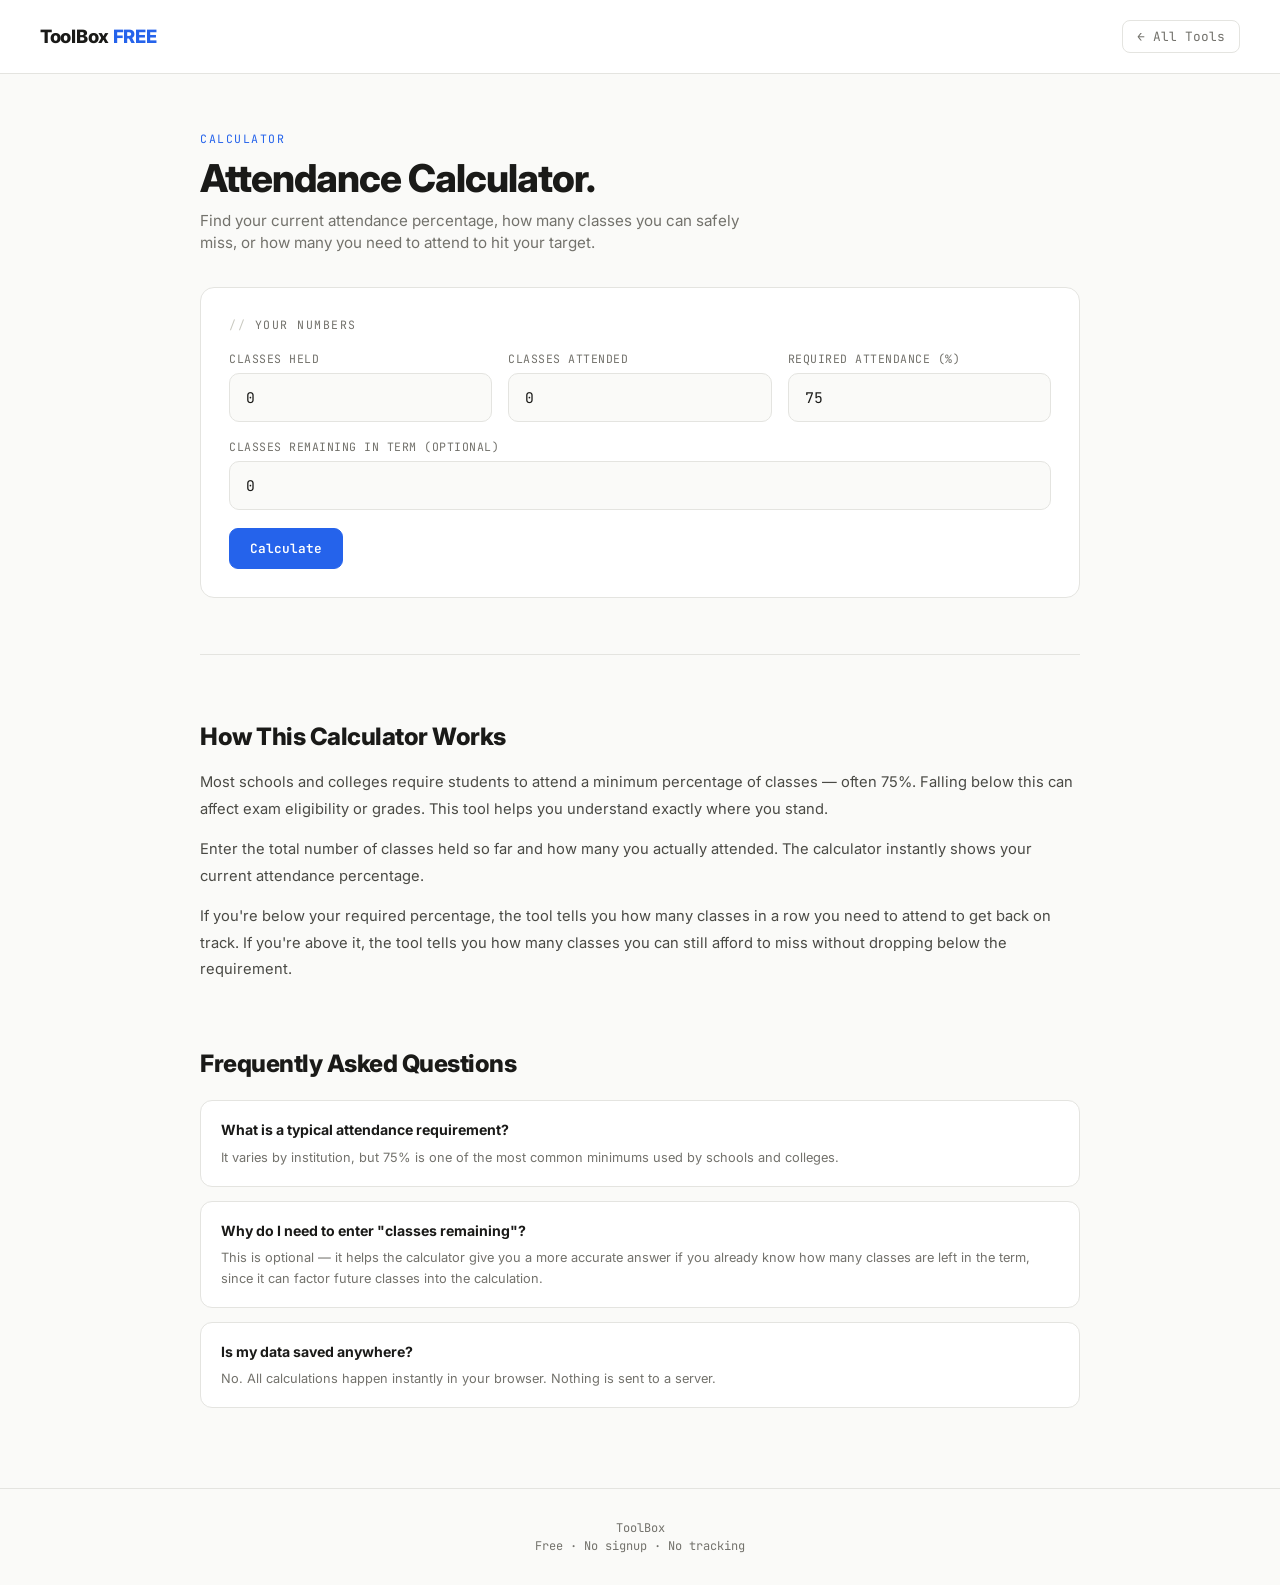
==== attendance-calculator.html @ 86b7eaa0 "Add files via upload" ====
<!DOCTYPE html>
<html lang="en">
<head>
<meta charset="UTF-8">
<meta name="viewport" content="width=device-width, initial-scale=1.0">
<title>Attendance Calculator – ToolBox</title>
<link rel="stylesheet" href="style.css">
<link rel="preconnect" href="https://fonts.googleapis.com">
<link href="https://fonts.googleapis.com/css2?family=Inter:wght@400;600;700;800&family=JetBrains+Mono:wght@400;500;700&display=swap" rel="stylesheet">
</head>
<body>

<header>
  <a class="brand" href="index.html">ToolBox <span style="color:var(--accent)">FREE</span></a>
  <a class="back-link" href="index.html">← All Tools</a>
</header>

<div class="hero">
  <span class="tag-label">Calculator</span>
  <h1>Attendance Calculator.</h1>
  <p>Find your current attendance percentage, how many classes you can safely miss, or how many you need to attend to hit your target.</p>
</div>

<div class="container">
  <div class="card">
    <div class="section-comment">your numbers</div>
    <div class="field-row">
      <div class="field">
        <label>Classes Held</label>
        <input type="number" id="held" min="0" value="0">
      </div>
      <div class="field">
        <label>Classes Attended</label>
        <input type="number" id="attended" min="0" value="0">
      </div>
      <div class="field">
        <label>Required Attendance (%)</label>
        <input type="number" id="required" min="0" max="100" value="75">
      </div>
    </div>
    <div class="field-row">
      <div class="field">
        <label>Classes Remaining in Term (optional)</label>
        <input type="number" id="remaining" min="0" value="0">
      </div>
    </div>
    <div class="btn-row">
      <button class="btn primary" onclick="calculate()">Calculate</button>
    </div>

    <div id="resultArea"></div>
  </div>

  <!-- ===== INFORMATIONAL CONTENT ===== -->
  <hr class="divider">

  <div class="content-block">
    <h2>How This Calculator Works</h2>
    <p>Most schools and colleges require students to attend a minimum percentage of classes — often 75%. Falling below this can affect exam eligibility or grades. This tool helps you understand exactly where you stand.</p>
    <p>Enter the total number of classes held so far and how many you actually attended. The calculator instantly shows your current attendance percentage.</p>
    <p>If you're below your required percentage, the tool tells you how many classes in a row you need to attend to get back on track. If you're above it, the tool tells you how many classes you can still afford to miss without dropping below the requirement.</p>
  </div>

  <div class="content-block">
    <h2>Frequently Asked Questions</h2>
    <div class="faq-list">
      <div class="faq-item">
        <h3>What is a typical attendance requirement?</h3>
        <p>It varies by institution, but 75% is one of the most common minimums used by schools and colleges.</p>
      </div>
      <div class="faq-item">
        <h3>Why do I need to enter "classes remaining"?</h3>
        <p>This is optional — it helps the calculator give you a more accurate answer if you already know how many classes are left in the term, since it can factor future classes into the calculation.</p>
      </div>
      <div class="faq-item">
        <h3>Is my data saved anywhere?</h3>
        <p>No. All calculations happen instantly in your browser. Nothing is sent to a server.</p>
      </div>
    </div>
  </div>

</div>

<footer>ToolBox<br>Free · No signup · No tracking</footer>

<script>
function calculate(){
  const held = parseInt(document.getElementById('held').value) || 0;
  const attended = parseInt(document.getElementById('attended').value) || 0;
  const required = parseFloat(document.getElementById('required').value) || 75;
  const remaining = parseInt(document.getElementById('remaining').value) || 0;

  const area = document.getElementById('resultArea');

  if (held <= 0) {
    area.innerHTML = `<div class="result-box"><div class="label">Notice</div><div style="font-family:var(--mono);font-size:0.85rem;">Please enter the number of classes held.</div></div>`;
    return;
  }
  if (attended > held) {
    area.innerHTML = `<div class="result-box"><div class="label">Notice</div><div style="font-family:var(--mono);font-size:0.85rem;">Classes attended can't be more than classes held.</div></div>`;
    return;
  }

  const currentPct = (attended / held) * 100;
  let html = `<div class="result-box">
    <div class="label">Current Attendance</div>
    <div class="big">${currentPct.toFixed(2)}%</div>
  </div>`;

  if (currentPct >= required) {
    // how many can be missed and still stay at/above required
    // (attended) / (held + x) >= required/100  => x <= attended*100/required - held
    const maxMissable = Math.floor((attended * 100 / required) - held);
    html += `<div class="result-box" style="margin-top:14px;">
      <div class="label">You're Above the ${required}% Requirement</div>
      <div style="font-family:var(--mono);font-size:0.95rem;margin-top:6px;">
        You can miss up to <b style="color:var(--accent);font-size:1.2rem;">${maxMissable > 0 ? maxMissable : 0}</b> more class${maxMissable===1?'':'es'} in a row and still stay at or above ${required}%.
      </div>
    </div>`;
  } else {
    // how many consecutive classes needed to reach required
    // (attended + x) / (held + x) >= required/100
    // attended + x >= required/100 * (held + x)
    // x*(1 - required/100) >= required/100*held - attended
    const r = required / 100;
    let needed = 0;
    if (r < 1) {
      needed = Math.ceil((r * held - attended) / (1 - r));
      if (needed < 0) needed = 0;
    }
    html += `<div class="result-box" style="margin-top:14px;">
      <div class="label">You're Below the ${required}% Requirement</div>
      <div style="font-family:var(--mono);font-size:0.95rem;margin-top:6px;">
        You need to attend the next <b style="color:var(--accent);font-size:1.2rem;">${needed}</b> class${needed===1?'':'es'} in a row to reach ${required}%.
      </div>
    </div>`;
  }

  if (remaining > 0) {
    const futureHeld = held + remaining;
    const maxPossiblePct = ((attended + remaining) / futureHeld) * 100;
    html += `<div class="result-box" style="margin-top:14px; background:#fff; border-color:var(--border);">
      <div class="label">If You Attend All ${remaining} Remaining Classes</div>
      <div style="font-family:var(--mono);font-size:0.95rem;margin-top:6px;">
        Your best possible final attendance would be <b style="color:var(--accent);">${maxPossiblePct.toFixed(2)}%</b>.
      </div>
    </div>`;
  }

  area.innerHTML = html;
}
</script>
</body>
</html>
---- style.css ----
:root{
  --bg:#fafaf8;
  --surface:#ffffff;
  --border:#e4e4e0;
  --text:#1a1a18;
  --muted:#73726c;
  --accent:#2563eb;
  --accent-soft:#eaf0fe;
  --mono:'JetBrains Mono','SFMono-Regular',Consolas,monospace;
  --sans:'Inter',system-ui,-apple-system,sans-serif;
}
*{box-sizing:border-box;margin:0;padding:0;}
body{
  background:var(--bg);
  color:var(--text);
  font-family:var(--sans);
  line-height:1.5;
}
a{text-decoration:none;color:inherit;}

header{
  display:flex;align-items:center;justify-content:space-between;
  padding:20px 40px;border-bottom:1px solid var(--border);
  background:var(--surface);position:sticky;top:0;z-index:50;
}
.brand{font-weight:800;font-size:1.15rem;letter-spacing:-0.3px;}
.back-link{
  font-family:var(--mono);font-size:0.8rem;color:var(--muted);
  border:1px solid var(--border);padding:6px 14px;border-radius:8px;
  transition:all .15s;
}
.back-link:hover{border-color:var(--accent);color:var(--accent);}

.tag-label{
  font-family:var(--mono);font-size:0.72rem;color:var(--accent);
  text-transform:uppercase;letter-spacing:1.5px;margin-bottom:10px;
  display:block;
}
.section-comment{
  font-family:var(--mono);font-size:0.72rem;color:var(--muted);
  text-transform:uppercase;letter-spacing:1.5px;margin-bottom:16px;
}
.section-comment::before{content:'// ';color:#c9c9c0;}

.hero{padding:56px 40px 32px;max-width:960px;margin:0 auto;text-align:left;}
.hero h1{font-size:2.4rem;font-weight:800;letter-spacing:-1px;margin-bottom:10px;line-height:1.1;}
.hero p{color:var(--muted);font-size:0.95rem;max-width:560px;}

.container{max-width:960px;margin:0 auto;padding:0 40px 80px;}

.card{
  background:var(--surface);border:1px solid var(--border);
  border-radius:14px;padding:28px;
}
.card + .card{margin-top:20px;}

textarea, input[type=text], input[type=number], input[type=file], select{
  width:100%;background:var(--bg);border:1px solid var(--border);
  border-radius:10px;color:var(--text);font-family:var(--mono);
  font-size:0.92rem;padding:14px 16px;outline:none;transition:border-color .15s;
}
textarea{min-height:180px;line-height:1.6;resize:vertical;}
textarea:focus, input:focus, select:focus{border-color:var(--accent);}

.stats-row{
  display:flex;gap:24px;flex-wrap:wrap;margin-top:14px;
  font-family:var(--mono);font-size:0.78rem;color:var(--muted);
}
.stats-row b{color:var(--accent);font-weight:700;}

.btn{
  font-family:var(--mono);font-size:0.8rem;font-weight:600;
  padding:11px 20px;border-radius:9px;border:1px solid var(--border);
  background:var(--surface);color:var(--text);cursor:pointer;
  transition:all .15s;display:inline-flex;align-items:center;gap:8px;
}
.btn:hover{border-color:var(--accent);color:var(--accent);}
.btn.primary{background:var(--accent);color:#fff;border-color:var(--accent);}
.btn.primary:hover{background:#1d4ed8;}
.btn-row{display:flex;gap:10px;flex-wrap:wrap;margin-top:18px;}

.cases-grid{
  display:grid;grid-template-columns:repeat(auto-fill,minmax(170px,1fr));
  gap:10px;margin-top:18px;
}
.case-btn{
  background:var(--surface);border:1px solid var(--border);border-radius:10px;
  padding:13px 15px;cursor:pointer;text-align:left;transition:all .15s;
}
.case-btn:hover{border-color:var(--accent);background:var(--accent-soft);}
.case-btn.active{border-color:var(--accent);background:var(--accent-soft);}
.case-btn .cb-label{font-family:var(--mono);font-weight:700;color:var(--accent);font-size:0.78rem;display:block;margin-bottom:3px;}
.case-btn .cb-example{font-family:var(--mono);font-size:0.72rem;color:var(--muted);}

.tools-grid{display:grid;grid-template-columns:repeat(auto-fill,minmax(260px,1fr));gap:16px;margin-top:8px;}
.tool-card{
  background:var(--surface);border:1px solid var(--border);border-radius:14px;
  padding:24px;transition:all .15s;display:block;
}
.tool-card:hover{border-color:var(--accent);transform:translateY(-2px);box-shadow:0 8px 20px rgba(0,0,0,0.04);}
.tool-card .icon{font-size:1.6rem;margin-bottom:12px;}
.tool-card h3{font-size:1rem;font-weight:700;margin-bottom:6px;display:flex;align-items:center;gap:6px;}
.tool-card p{font-size:0.82rem;color:var(--muted);line-height:1.55;margin-bottom:12px;}
.tool-card .badge{
  font-family:var(--mono);font-size:0.68rem;color:var(--accent);
  background:var(--accent-soft);padding:3px 10px;border-radius:20px;
  display:inline-block;
}
.tool-card .badge.soon{color:var(--muted);background:#f0f0ed;}

.content-block{margin-top:64px;}
.content-block h2{font-size:1.5rem;font-weight:800;letter-spacing:-0.5px;margin-bottom:14px;}
.content-block p{color:#4a4a45;font-size:0.92rem;line-height:1.8;margin-bottom:14px;}
.divider{border:none;border-top:1px solid var(--border);margin:56px 0;}

.faq-list{display:flex;flex-direction:column;gap:14px;margin-top:18px;}
.faq-item{background:var(--surface);border:1px solid var(--border);border-radius:12px;padding:18px 20px;}
.faq-item h3{font-size:0.88rem;font-weight:700;margin-bottom:6px;}
.faq-item p{font-size:0.8rem;color:var(--muted);line-height:1.65;margin:0;}

.toast{
  position:fixed;bottom:30px;left:50%;transform:translateX(-50%) translateY(20px);
  background:var(--text);color:#fff;font-family:var(--mono);font-size:0.8rem;
  padding:11px 22px;border-radius:30px;opacity:0;transition:all .25s;pointer-events:none;z-index:999;
}
.toast.show{opacity:1;transform:translateX(-50%) translateY(0);}

footer{text-align:center;padding:30px;border-top:1px solid var(--border);color:var(--muted);font-family:var(--mono);font-size:0.75rem;}

.dropzone{
  border:2px dashed var(--border);border-radius:14px;padding:40px 20px;
  text-align:center;cursor:pointer;transition:all .15s;background:var(--bg);
}
.dropzone:hover, .dropzone.dragover{border-color:var(--accent);background:var(--accent-soft);}
.dropzone .dz-icon{font-size:2rem;margin-bottom:10px;}
.dropzone p{color:var(--muted);font-size:0.85rem;}
.dropzone input{display:none;}

.field-row{display:flex;gap:16px;flex-wrap:wrap;margin-top:16px;}
.field{flex:1;min-width:160px;}
.field label{font-family:var(--mono);font-size:0.72rem;color:var(--muted);text-transform:uppercase;letter-spacing:0.5px;display:block;margin-bottom:6px;}

.result-box{
  background:var(--accent-soft);border:1px solid var(--accent);border-radius:12px;
  padding:20px;margin-top:18px;font-family:var(--mono);
}
.result-box .big{font-size:1.8rem;font-weight:800;color:var(--accent);}
.result-box .label{font-size:0.75rem;color:var(--muted);text-transform:uppercase;letter-spacing:0.5px;margin-bottom:4px;}

@media (max-width: 640px){
  header,.hero,.container{padding-left:20px;padding-right:20px;}
  .hero h1{font-size:1.9rem;}
}
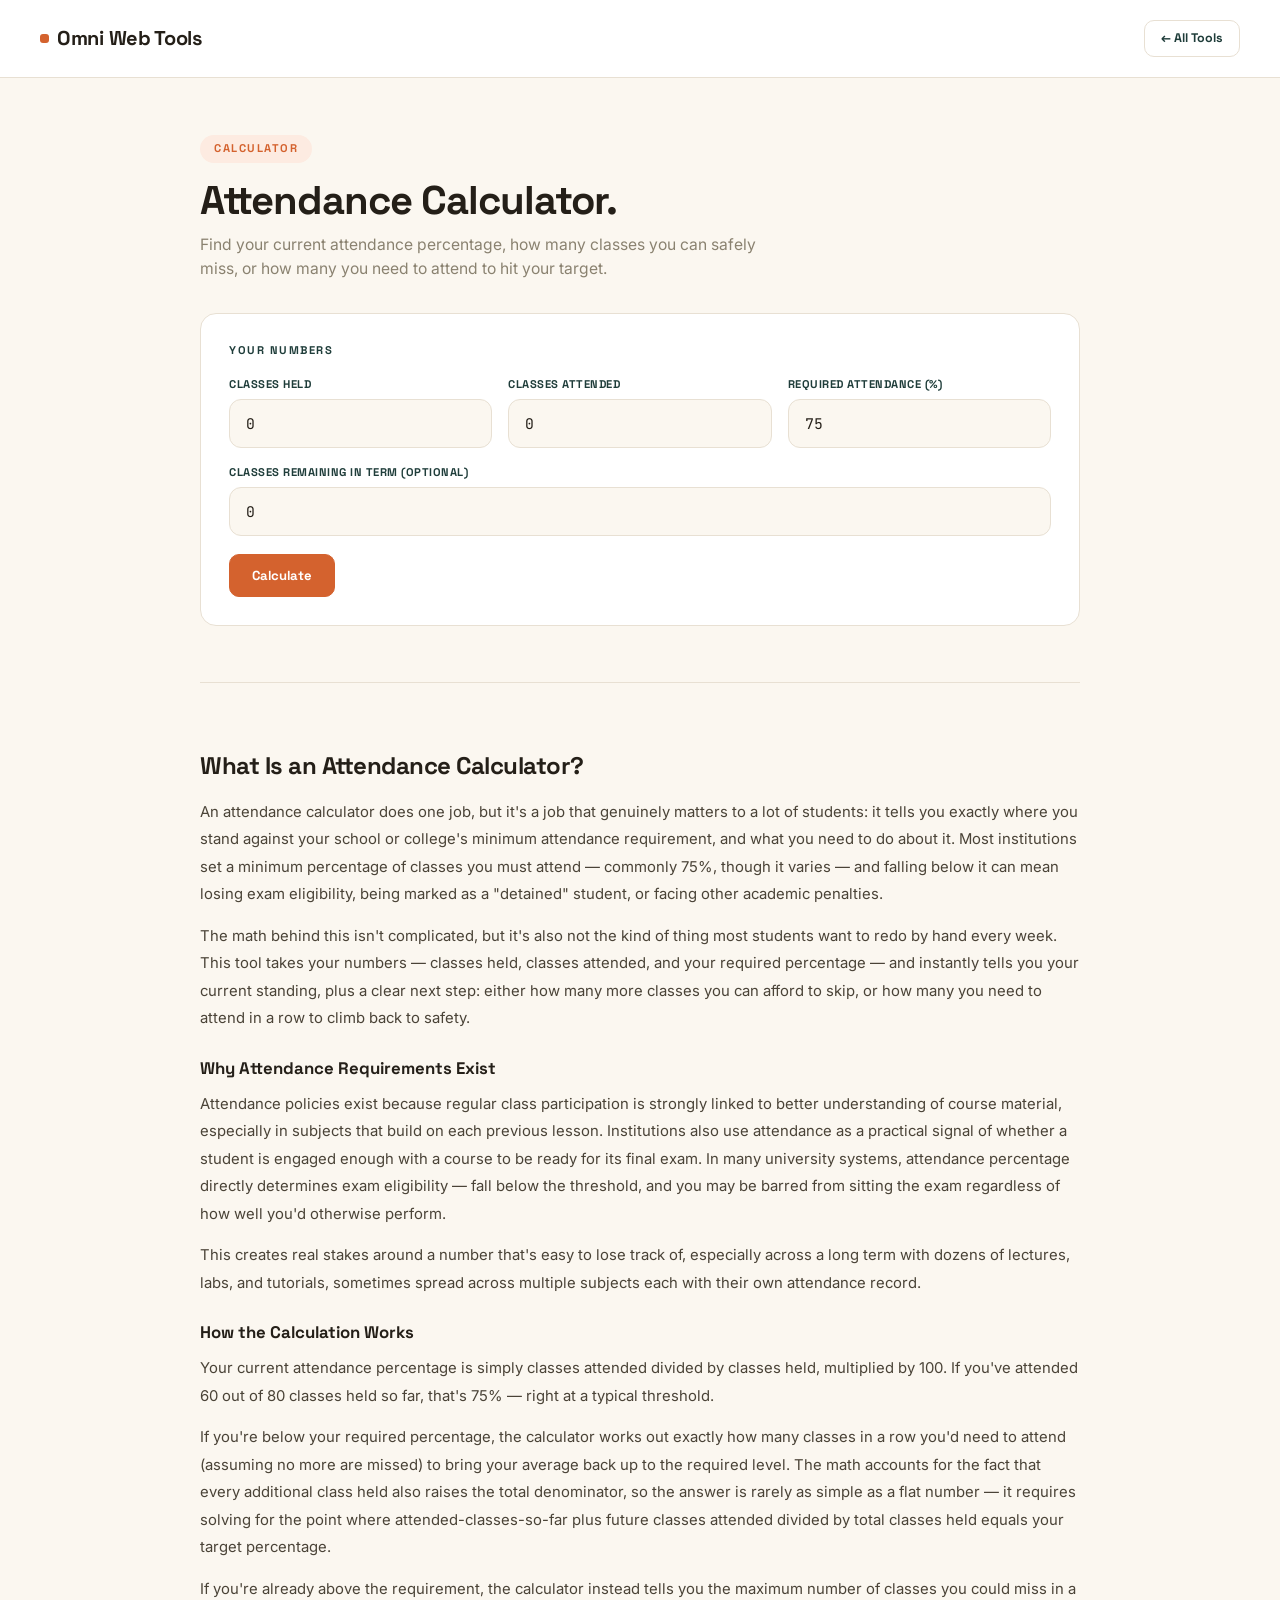
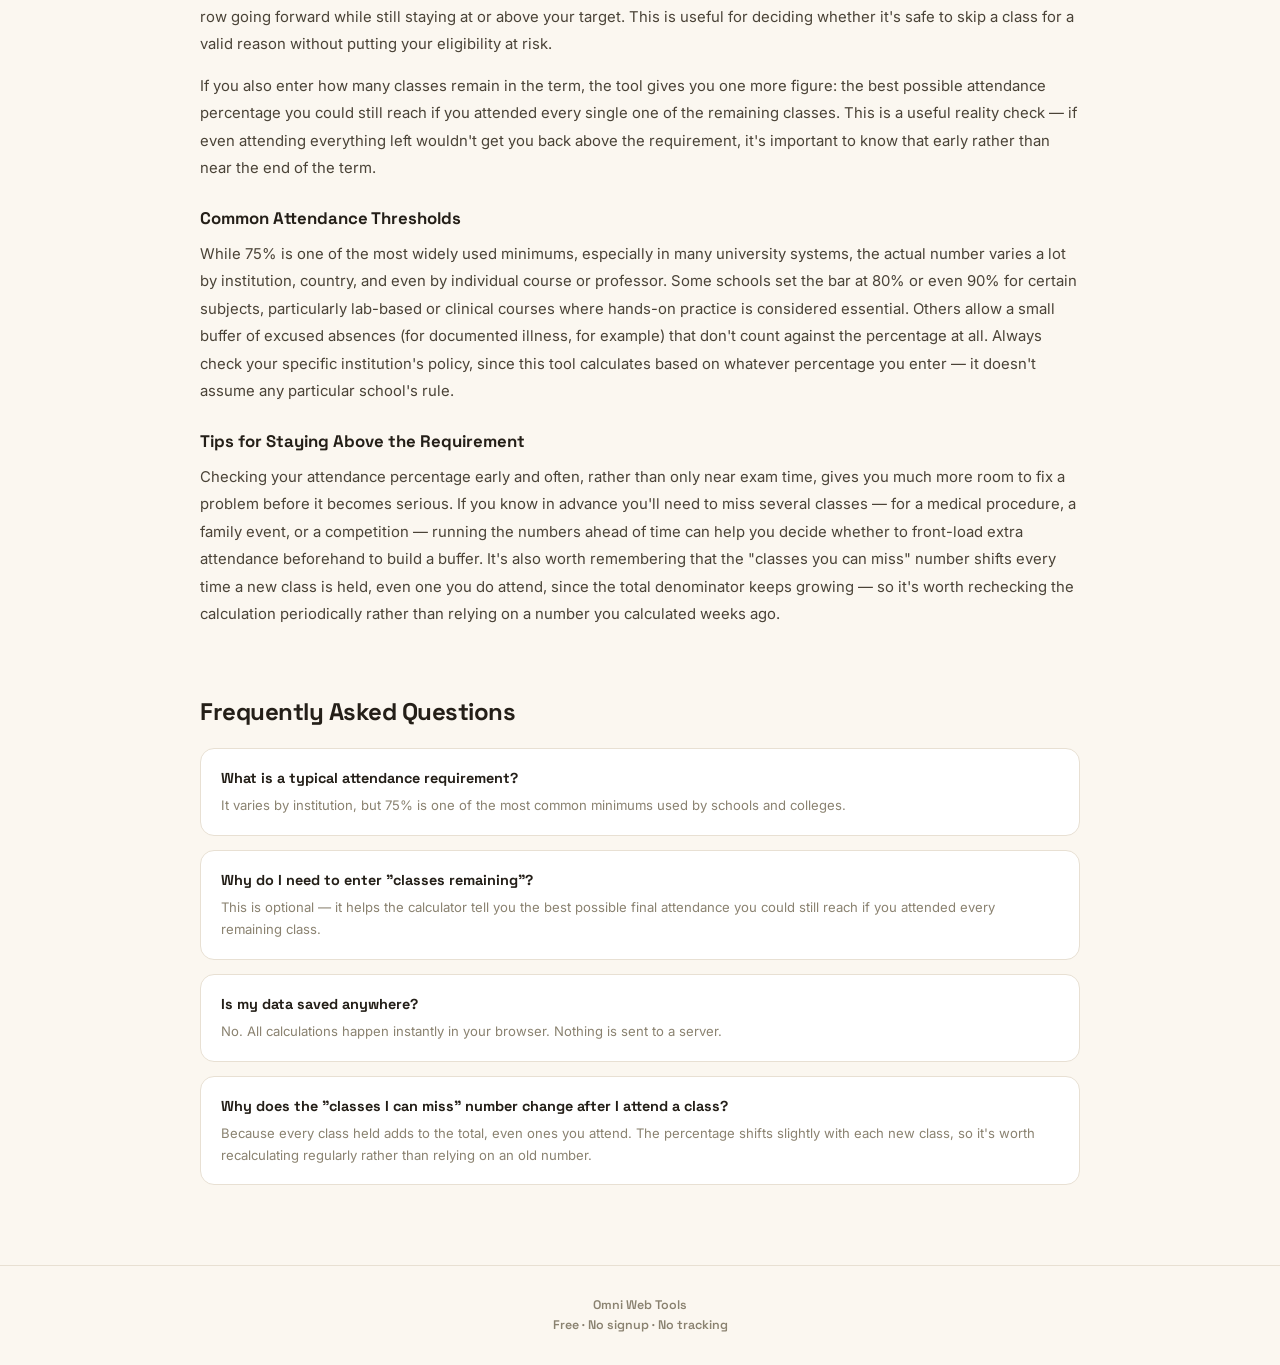
==== commit 8a9dee30: "Add files via upload" ====
--- a/attendance-calculator.html
+++ b/attendance-calculator.html
@@ -3,27 +3,26 @@
 <head>
 <meta charset="UTF-8">
 <meta name="viewport" content="width=device-width, initial-scale=1.0">
-<title>Attendance Calculator – ToolBox</title>
+<title>Attendance Calculator – Omni Web Tools</title>
 <link rel="stylesheet" href="style.css">
-<link rel="preconnect" href="https://fonts.googleapis.com">
-<link href="https://fonts.googleapis.com/css2?family=Inter:wght@400;600;700;800&family=JetBrains+Mono:wght@400;500;700&display=swap" rel="stylesheet">
+<link href="https://fonts.googleapis.com/css2?family=Space+Grotesk:wght@500;600;700;800&family=Inter:wght@400;500;600&family=JetBrains+Mono:wght@400;500;700&display=swap" rel="stylesheet">
 </head>
 <body>
 
 <header>
-  <a class="brand" href="index.html">ToolBox <span style="color:var(--accent)">FREE</span></a>
+  <a class="brand" href="index.html"><span class="dot"></span>Omni Web Tools</a>
   <a class="back-link" href="index.html">← All Tools</a>
 </header>
 
 <div class="hero">
-  <span class="tag-label">Calculator</span>
+  <span class="tag">Calculator</span>
   <h1>Attendance Calculator.</h1>
   <p>Find your current attendance percentage, how many classes you can safely miss, or how many you need to attend to hit your target.</p>
 </div>
 
 <div class="container">
   <div class="card">
-    <div class="section-comment">your numbers</div>
+    <div class="section-label">your numbers</div>
     <div class="field-row">
       <div class="field">
         <label>Classes Held</label>
@@ -45,20 +44,34 @@
       </div>
     </div>
     <div class="btn-row">
-      <button class="btn primary" onclick="calculate()">Calculate</button>
+      <button class="btn" onclick="calculate()">Calculate</button>
     </div>
-
     <div id="resultArea"></div>
   </div>
 
-  <!-- ===== INFORMATIONAL CONTENT ===== -->
+  <!-- ===== INFORMATIONAL CONTENT (~850 words) ===== -->
   <hr class="divider">
 
   <div class="content-block">
-    <h2>How This Calculator Works</h2>
-    <p>Most schools and colleges require students to attend a minimum percentage of classes — often 75%. Falling below this can affect exam eligibility or grades. This tool helps you understand exactly where you stand.</p>
-    <p>Enter the total number of classes held so far and how many you actually attended. The calculator instantly shows your current attendance percentage.</p>
-    <p>If you're below your required percentage, the tool tells you how many classes in a row you need to attend to get back on track. If you're above it, the tool tells you how many classes you can still afford to miss without dropping below the requirement.</p>
+    <h2>What Is an Attendance Calculator?</h2>
+    <p>An attendance calculator does one job, but it's a job that genuinely matters to a lot of students: it tells you exactly where you stand against your school or college's minimum attendance requirement, and what you need to do about it. Most institutions set a minimum percentage of classes you must attend — commonly 75%, though it varies — and falling below it can mean losing exam eligibility, being marked as a "detained" student, or facing other academic penalties.</p>
+    <p>The math behind this isn't complicated, but it's also not the kind of thing most students want to redo by hand every week. This tool takes your numbers — classes held, classes attended, and your required percentage — and instantly tells you your current standing, plus a clear next step: either how many more classes you can afford to skip, or how many you need to attend in a row to climb back to safety.</p>
+
+    <h3 class="sub">Why Attendance Requirements Exist</h3>
+    <p>Attendance policies exist because regular class participation is strongly linked to better understanding of course material, especially in subjects that build on each previous lesson. Institutions also use attendance as a practical signal of whether a student is engaged enough with a course to be ready for its final exam. In many university systems, attendance percentage directly determines exam eligibility — fall below the threshold, and you may be barred from sitting the exam regardless of how well you'd otherwise perform.</p>
+    <p>This creates real stakes around a number that's easy to lose track of, especially across a long term with dozens of lectures, labs, and tutorials, sometimes spread across multiple subjects each with their own attendance record.</p>
+
+    <h3 class="sub">How the Calculation Works</h3>
+    <p>Your current attendance percentage is simply classes attended divided by classes held, multiplied by 100. If you've attended 60 out of 80 classes held so far, that's 75% — right at a typical threshold.</p>
+    <p>If you're below your required percentage, the calculator works out exactly how many classes in a row you'd need to attend (assuming no more are missed) to bring your average back up to the required level. The math accounts for the fact that every additional class held also raises the total denominator, so the answer is rarely as simple as a flat number — it requires solving for the point where attended-classes-so-far plus future classes attended divided by total classes held equals your target percentage.</p>
+    <p>If you're already above the requirement, the calculator instead tells you the maximum number of classes you could miss in a row going forward while still staying at or above your target. This is useful for deciding whether it's safe to skip a class for a valid reason without putting your eligibility at risk.</p>
+    <p>If you also enter how many classes remain in the term, the tool gives you one more figure: the best possible attendance percentage you could still reach if you attended every single one of the remaining classes. This is a useful reality check — if even attending everything left wouldn't get you back above the requirement, it's important to know that early rather than near the end of the term.</p>
+
+    <h3 class="sub">Common Attendance Thresholds</h3>
+    <p>While 75% is one of the most widely used minimums, especially in many university systems, the actual number varies a lot by institution, country, and even by individual course or professor. Some schools set the bar at 80% or even 90% for certain subjects, particularly lab-based or clinical courses where hands-on practice is considered essential. Others allow a small buffer of excused absences (for documented illness, for example) that don't count against the percentage at all. Always check your specific institution's policy, since this tool calculates based on whatever percentage you enter — it doesn't assume any particular school's rule.</p>
+
+    <h3 class="sub">Tips for Staying Above the Requirement</h3>
+    <p>Checking your attendance percentage early and often, rather than only near exam time, gives you much more room to fix a problem before it becomes serious. If you know in advance you'll need to miss several classes — for a medical procedure, a family event, or a competition — running the numbers ahead of time can help you decide whether to front-load extra attendance beforehand to build a buffer. It's also worth remembering that the "classes you can miss" number shifts every time a new class is held, even one you do attend, since the total denominator keeps growing — so it's worth rechecking the calculation periodically rather than relying on a number you calculated weeks ago.</p>
   </div>
 
   <div class="content-block">
@@ -70,18 +83,22 @@
       </div>
       <div class="faq-item">
         <h3>Why do I need to enter "classes remaining"?</h3>
-        <p>This is optional — it helps the calculator give you a more accurate answer if you already know how many classes are left in the term, since it can factor future classes into the calculation.</p>
+        <p>This is optional — it helps the calculator tell you the best possible final attendance you could still reach if you attended every remaining class.</p>
       </div>
       <div class="faq-item">
         <h3>Is my data saved anywhere?</h3>
         <p>No. All calculations happen instantly in your browser. Nothing is sent to a server.</p>
+      </div>
+      <div class="faq-item">
+        <h3>Why does the "classes I can miss" number change after I attend a class?</h3>
+        <p>Because every class held adds to the total, even ones you attend. The percentage shifts slightly with each new class, so it's worth recalculating regularly rather than relying on an old number.</p>
       </div>
     </div>
   </div>
 
 </div>
 
-<footer>ToolBox<br>Free · No signup · No tracking</footer>
+<footer>Omni Web Tools<br>Free · No signup · No tracking</footer>
 
 <script>
 function calculate(){
@@ -93,11 +110,11 @@
   const area = document.getElementById('resultArea');
 
   if (held <= 0) {
-    area.innerHTML = `<div class="result-box"><div class="label">Notice</div><div style="font-family:var(--mono);font-size:0.85rem;">Please enter the number of classes held.</div></div>`;
+    area.innerHTML = `<div class="result-box error"><div class="label">Notice</div><div style="font-family:var(--mono);font-size:0.85rem;">Please enter the number of classes held.</div></div>`;
     return;
   }
   if (attended > held) {
-    area.innerHTML = `<div class="result-box"><div class="label">Notice</div><div style="font-family:var(--mono);font-size:0.85rem;">Classes attended can't be more than classes held.</div></div>`;
+    area.innerHTML = `<div class="result-box error"><div class="label">Notice</div><div style="font-family:var(--mono);font-size:0.85rem;">Classes attended can't be more than classes held.</div></div>`;
     return;
   }
 
@@ -108,8 +125,6 @@
   </div>`;
 
   if (currentPct >= required) {
-    // how many can be missed and still stay at/above required
-    // (attended) / (held + x) >= required/100  => x <= attended*100/required - held
     const maxMissable = Math.floor((attended * 100 / required) - held);
     html += `<div class="result-box" style="margin-top:14px;">
       <div class="label">You're Above the ${required}% Requirement</div>
@@ -118,20 +133,16 @@
       </div>
     </div>`;
   } else {
-    // how many consecutive classes needed to reach required
-    // (attended + x) / (held + x) >= required/100
-    // attended + x >= required/100 * (held + x)
-    // x*(1 - required/100) >= required/100*held - attended
     const r = required / 100;
     let needed = 0;
     if (r < 1) {
       needed = Math.ceil((r * held - attended) / (1 - r));
       if (needed < 0) needed = 0;
     }
-    html += `<div class="result-box" style="margin-top:14px;">
+    html += `<div class="result-box error" style="margin-top:14px;">
       <div class="label">You're Below the ${required}% Requirement</div>
       <div style="font-family:var(--mono);font-size:0.95rem;margin-top:6px;">
-        You need to attend the next <b style="color:var(--accent);font-size:1.2rem;">${needed}</b> class${needed===1?'':'es'} in a row to reach ${required}%.
+        You need to attend the next <b style="font-size:1.2rem;">${needed}</b> class${needed===1?'':'es'} in a row to reach ${required}%.
       </div>
     </div>`;
   }
@@ -139,7 +150,7 @@
   if (remaining > 0) {
     const futureHeld = held + remaining;
     const maxPossiblePct = ((attended + remaining) / futureHeld) * 100;
-    html += `<div class="result-box" style="margin-top:14px; background:#fff; border-color:var(--border);">
+    html += `<div class="result-box" style="margin-top:14px;">
       <div class="label">If You Attend All ${remaining} Remaining Classes</div>
       <div style="font-family:var(--mono);font-size:0.95rem;margin-top:6px;">
         Your best possible final attendance would be <b style="color:var(--accent);">${maxPossiblePct.toFixed(2)}%</b>.
--- a/style.css
+++ b/style.css
@@ -1,21 +1,21 @@
 :root{
-  --bg:#fafaf8;
+  --bg:#fbf7f0;
   --surface:#ffffff;
-  --border:#e4e4e0;
-  --text:#1a1a18;
-  --muted:#73726c;
-  --accent:#2563eb;
-  --accent-soft:#eaf0fe;
+  --border:#e8e0d3;
+  --text:#241f18;
+  --muted:#8a8270;
+  --accent:#d4622e;
+  --accent-deep:#1f3d3a;
+  --accent-soft:#fdebe1;
+  --teal-soft:#e8f0ee;
+  --danger:#b3401f;
+  --danger-soft:#fbe9e3;
+  --heading:'Space Grotesk',sans-serif;
+  --body:'Inter',sans-serif;
   --mono:'JetBrains Mono','SFMono-Regular',Consolas,monospace;
-  --sans:'Inter',system-ui,-apple-system,sans-serif;
 }
 *{box-sizing:border-box;margin:0;padding:0;}
-body{
-  background:var(--bg);
-  color:var(--text);
-  font-family:var(--sans);
-  line-height:1.5;
-}
+body{background:var(--bg);color:var(--text);font-family:var(--body);line-height:1.55;}
 a{text-decoration:none;color:inherit;}
 
 header{
@@ -23,114 +23,90 @@
   padding:20px 40px;border-bottom:1px solid var(--border);
   background:var(--surface);position:sticky;top:0;z-index:50;
 }
-.brand{font-weight:800;font-size:1.15rem;letter-spacing:-0.3px;}
+.brand{font-family:var(--heading);font-weight:800;font-size:1.25rem;letter-spacing:-0.3px;display:flex;align-items:center;gap:8px;}
+.brand .dot{width:9px;height:9px;background:var(--accent);border-radius:3px;display:inline-block;}
 .back-link{
-  font-family:var(--mono);font-size:0.8rem;color:var(--muted);
-  border:1px solid var(--border);padding:6px 14px;border-radius:8px;
-  transition:all .15s;
+  font-family:var(--heading);font-size:0.78rem;font-weight:700;color:var(--accent-deep);
+  border:1px solid var(--border);padding:8px 16px;border-radius:10px;transition:all .15s;
 }
 .back-link:hover{border-color:var(--accent);color:var(--accent);}
 
-.tag-label{
-  font-family:var(--mono);font-size:0.72rem;color:var(--accent);
-  text-transform:uppercase;letter-spacing:1.5px;margin-bottom:10px;
-  display:block;
+.tag{
+  font-family:var(--heading);font-size:0.7rem;font-weight:700;color:var(--accent);
+  text-transform:uppercase;letter-spacing:1.5px;background:var(--accent-soft);
+  padding:5px 14px;border-radius:20px;display:inline-block;margin-bottom:16px;
 }
-.section-comment{
-  font-family:var(--mono);font-size:0.72rem;color:var(--muted);
-  text-transform:uppercase;letter-spacing:1.5px;margin-bottom:16px;
+.section-label{
+  font-family:var(--heading);font-size:0.7rem;font-weight:700;color:var(--accent-deep);
+  text-transform:uppercase;letter-spacing:1.5px;margin-bottom:14px;
 }
-.section-comment::before{content:'// ';color:#c9c9c0;}
 
-.hero{padding:56px 40px 32px;max-width:960px;margin:0 auto;text-align:left;}
-.hero h1{font-size:2.4rem;font-weight:800;letter-spacing:-1px;margin-bottom:10px;line-height:1.1;}
-.hero p{color:var(--muted);font-size:0.95rem;max-width:560px;}
+.hero{padding:56px 40px 32px;max-width:960px;margin:0 auto;}
+.hero h1{font-family:var(--heading);font-size:2.5rem;font-weight:800;letter-spacing:-1px;line-height:1.1;margin-bottom:10px;}
+.hero p{color:var(--muted);font-size:0.98rem;max-width:580px;}
 
 .container{max-width:960px;margin:0 auto;padding:0 40px 80px;}
 
-.card{
-  background:var(--surface);border:1px solid var(--border);
-  border-radius:14px;padding:28px;
-}
-.card + .card{margin-top:20px;}
+.card{background:var(--surface);border:1px solid var(--border);border-radius:16px;padding:28px;}
+.card + .card{margin-top:18px;}
 
 textarea, input[type=text], input[type=number], input[type=file], select{
-  width:100%;background:var(--bg);border:1px solid var(--border);
-  border-radius:10px;color:var(--text);font-family:var(--mono);
-  font-size:0.92rem;padding:14px 16px;outline:none;transition:border-color .15s;
+  width:100%;background:var(--bg);border:1px solid var(--border);border-radius:12px;
+  color:var(--text);font-family:var(--mono);font-size:0.92rem;padding:14px 16px;
+  outline:none;transition:border-color .15s;
 }
 textarea{min-height:180px;line-height:1.6;resize:vertical;}
 textarea:focus, input:focus, select:focus{border-color:var(--accent);}
 
-.stats-row{
-  display:flex;gap:24px;flex-wrap:wrap;margin-top:14px;
-  font-family:var(--mono);font-size:0.78rem;color:var(--muted);
-}
+.stats-row{display:flex;gap:24px;flex-wrap:wrap;margin-top:14px;font-family:var(--mono);font-size:0.78rem;color:var(--muted);}
 .stats-row b{color:var(--accent);font-weight:700;}
 
 .btn{
-  font-family:var(--mono);font-size:0.8rem;font-weight:600;
-  padding:11px 20px;border-radius:9px;border:1px solid var(--border);
-  background:var(--surface);color:var(--text);cursor:pointer;
-  transition:all .15s;display:inline-flex;align-items:center;gap:8px;
+  font-family:var(--heading);font-size:0.82rem;font-weight:700;padding:12px 22px;
+  border-radius:10px;border:1px solid var(--accent);background:var(--accent);color:#fff;
+  cursor:pointer;transition:all .15s;display:inline-flex;align-items:center;gap:8px;
 }
-.btn:hover{border-color:var(--accent);color:var(--accent);}
-.btn.primary{background:var(--accent);color:#fff;border-color:var(--accent);}
-.btn.primary:hover{background:#1d4ed8;}
+.btn:hover{background:#b8531f;}
+.btn.ghost{background:transparent;color:var(--accent-deep);border-color:var(--border);}
+.btn.ghost:hover{border-color:var(--accent);color:var(--accent);}
 .btn-row{display:flex;gap:10px;flex-wrap:wrap;margin-top:18px;}
 
-.cases-grid{
-  display:grid;grid-template-columns:repeat(auto-fill,minmax(170px,1fr));
-  gap:10px;margin-top:18px;
-}
-.case-btn{
-  background:var(--surface);border:1px solid var(--border);border-radius:10px;
-  padding:13px 15px;cursor:pointer;text-align:left;transition:all .15s;
-}
+.cases-grid{display:grid;grid-template-columns:repeat(auto-fill,minmax(170px,1fr));gap:10px;margin-top:18px;}
+.case-btn{background:var(--teal-soft);border:1px solid var(--border);border-radius:10px;padding:13px 15px;cursor:pointer;text-align:left;transition:all .15s;}
 .case-btn:hover{border-color:var(--accent);background:var(--accent-soft);}
 .case-btn.active{border-color:var(--accent);background:var(--accent-soft);}
-.case-btn .cb-label{font-family:var(--mono);font-weight:700;color:var(--accent);font-size:0.78rem;display:block;margin-bottom:3px;}
+.case-btn .cb-label{font-family:var(--heading);font-weight:700;color:var(--accent-deep);font-size:0.78rem;display:block;margin-bottom:3px;}
 .case-btn .cb-example{font-family:var(--mono);font-size:0.72rem;color:var(--muted);}
 
 .tools-grid{display:grid;grid-template-columns:repeat(auto-fill,minmax(260px,1fr));gap:16px;margin-top:8px;}
-.tool-card{
-  background:var(--surface);border:1px solid var(--border);border-radius:14px;
-  padding:24px;transition:all .15s;display:block;
-}
-.tool-card:hover{border-color:var(--accent);transform:translateY(-2px);box-shadow:0 8px 20px rgba(0,0,0,0.04);}
+.tool-card{background:var(--surface);border:1px solid var(--border);border-radius:16px;padding:24px;transition:all .15s;display:block;}
+.tool-card:hover{border-color:var(--accent);transform:translateY(-2px);box-shadow:0 8px 20px rgba(36,31,24,0.06);}
 .tool-card .icon{font-size:1.6rem;margin-bottom:12px;}
-.tool-card h3{font-size:1rem;font-weight:700;margin-bottom:6px;display:flex;align-items:center;gap:6px;}
+.tool-card h3{font-family:var(--heading);font-size:1rem;font-weight:700;margin-bottom:6px;}
 .tool-card p{font-size:0.82rem;color:var(--muted);line-height:1.55;margin-bottom:12px;}
-.tool-card .badge{
-  font-family:var(--mono);font-size:0.68rem;color:var(--accent);
-  background:var(--accent-soft);padding:3px 10px;border-radius:20px;
-  display:inline-block;
-}
-.tool-card .badge.soon{color:var(--muted);background:#f0f0ed;}
+.badge{font-family:var(--heading);font-size:0.65rem;font-weight:700;color:var(--accent-deep);background:var(--teal-soft);padding:3px 10px;border-radius:20px;display:inline-block;}
 
 .content-block{margin-top:64px;}
-.content-block h2{font-size:1.5rem;font-weight:800;letter-spacing:-0.5px;margin-bottom:14px;}
-.content-block p{color:#4a4a45;font-size:0.92rem;line-height:1.8;margin-bottom:14px;}
+.content-block h2{font-family:var(--heading);font-size:1.5rem;font-weight:800;letter-spacing:-0.5px;margin-bottom:14px;}
+.content-block h3.sub{font-family:var(--heading);font-size:1.05rem;font-weight:700;margin:22px 0 10px;}
+.content-block p{color:#4a4337;font-size:0.93rem;line-height:1.85;margin-bottom:14px;}
 .divider{border:none;border-top:1px solid var(--border);margin:56px 0;}
 
 .faq-list{display:flex;flex-direction:column;gap:14px;margin-top:18px;}
-.faq-item{background:var(--surface);border:1px solid var(--border);border-radius:12px;padding:18px 20px;}
-.faq-item h3{font-size:0.88rem;font-weight:700;margin-bottom:6px;}
-.faq-item p{font-size:0.8rem;color:var(--muted);line-height:1.65;margin:0;}
+.faq-item{background:var(--surface);border:1px solid var(--border);border-radius:14px;padding:18px 20px;}
+.faq-item h3{font-family:var(--heading);font-size:0.9rem;font-weight:700;margin-bottom:6px;}
+.faq-item p{font-size:0.82rem;color:var(--muted);line-height:1.65;margin:0;}
 
 .toast{
   position:fixed;bottom:30px;left:50%;transform:translateX(-50%) translateY(20px);
-  background:var(--text);color:#fff;font-family:var(--mono);font-size:0.8rem;
+  background:var(--accent-deep);color:#fff;font-family:var(--heading);font-size:0.8rem;font-weight:700;
   padding:11px 22px;border-radius:30px;opacity:0;transition:all .25s;pointer-events:none;z-index:999;
 }
 .toast.show{opacity:1;transform:translateX(-50%) translateY(0);}
 
-footer{text-align:center;padding:30px;border-top:1px solid var(--border);color:var(--muted);font-family:var(--mono);font-size:0.75rem;}
+footer{text-align:center;padding:30px;border-top:1px solid var(--border);color:var(--muted);font-family:var(--heading);font-size:0.78rem;font-weight:600;}
 
-.dropzone{
-  border:2px dashed var(--border);border-radius:14px;padding:40px 20px;
-  text-align:center;cursor:pointer;transition:all .15s;background:var(--bg);
-}
+.dropzone{border:2px dashed var(--border);border-radius:16px;padding:40px 20px;text-align:center;cursor:pointer;transition:all .15s;background:var(--bg);}
 .dropzone:hover, .dropzone.dragover{border-color:var(--accent);background:var(--accent-soft);}
 .dropzone .dz-icon{font-size:2rem;margin-bottom:10px;}
 .dropzone p{color:var(--muted);font-size:0.85rem;}
@@ -138,14 +114,19 @@
 
 .field-row{display:flex;gap:16px;flex-wrap:wrap;margin-top:16px;}
 .field{flex:1;min-width:160px;}
-.field label{font-family:var(--mono);font-size:0.72rem;color:var(--muted);text-transform:uppercase;letter-spacing:0.5px;display:block;margin-bottom:6px;}
+.field label{font-family:var(--heading);font-size:0.7rem;font-weight:700;color:var(--accent-deep);text-transform:uppercase;letter-spacing:0.5px;display:block;margin-bottom:6px;}
 
-.result-box{
-  background:var(--accent-soft);border:1px solid var(--accent);border-radius:12px;
-  padding:20px;margin-top:18px;font-family:var(--mono);
-}
-.result-box .big{font-size:1.8rem;font-weight:800;color:var(--accent);}
-.result-box .label{font-size:0.75rem;color:var(--muted);text-transform:uppercase;letter-spacing:0.5px;margin-bottom:4px;}
+.result-box{background:var(--teal-soft);border:1px solid var(--accent-deep);border-radius:14px;padding:20px;margin-top:18px;font-family:var(--mono);}
+.result-box .big{font-size:1.8rem;font-weight:800;color:var(--accent-deep);font-family:var(--heading);}
+.result-box .label{font-size:0.72rem;color:var(--muted);text-transform:uppercase;letter-spacing:0.5px;margin-bottom:4px;font-family:var(--heading);font-weight:700;}
+.result-box.error{background:var(--danger-soft);border-color:var(--danger);}
+.result-box.error .label, .result-box.error .big{color:var(--danger);}
+
+.checkbox-row{display:flex;align-items:center;gap:8px;font-family:var(--mono);font-size:0.85rem;}
+.checkbox-row input{width:auto;}
+
+.strength-bar{height:8px;border-radius:6px;background:var(--border);overflow:hidden;margin-top:10px;}
+.strength-bar-fill{height:100%;transition:all .2s;border-radius:6px;}
 
 @media (max-width: 640px){
   header,.hero,.container{padding-left:20px;padding-right:20px;}
